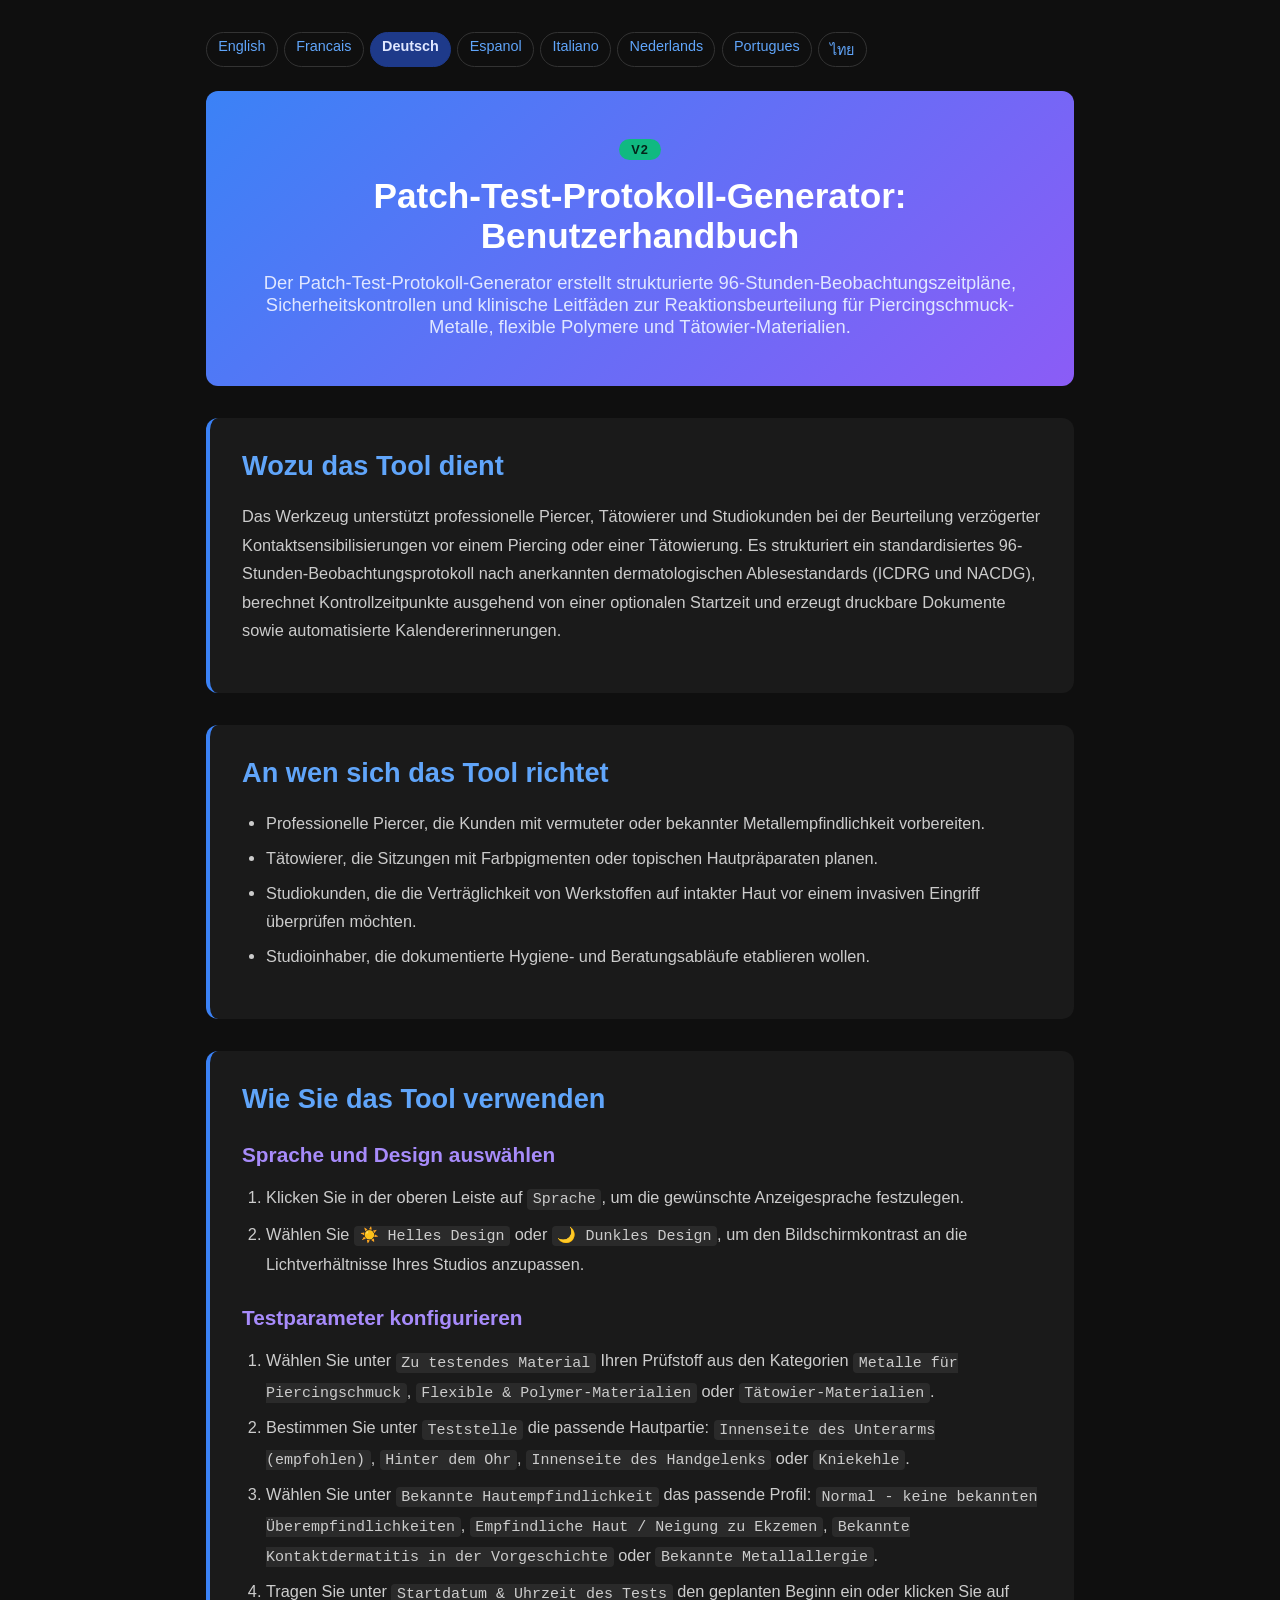
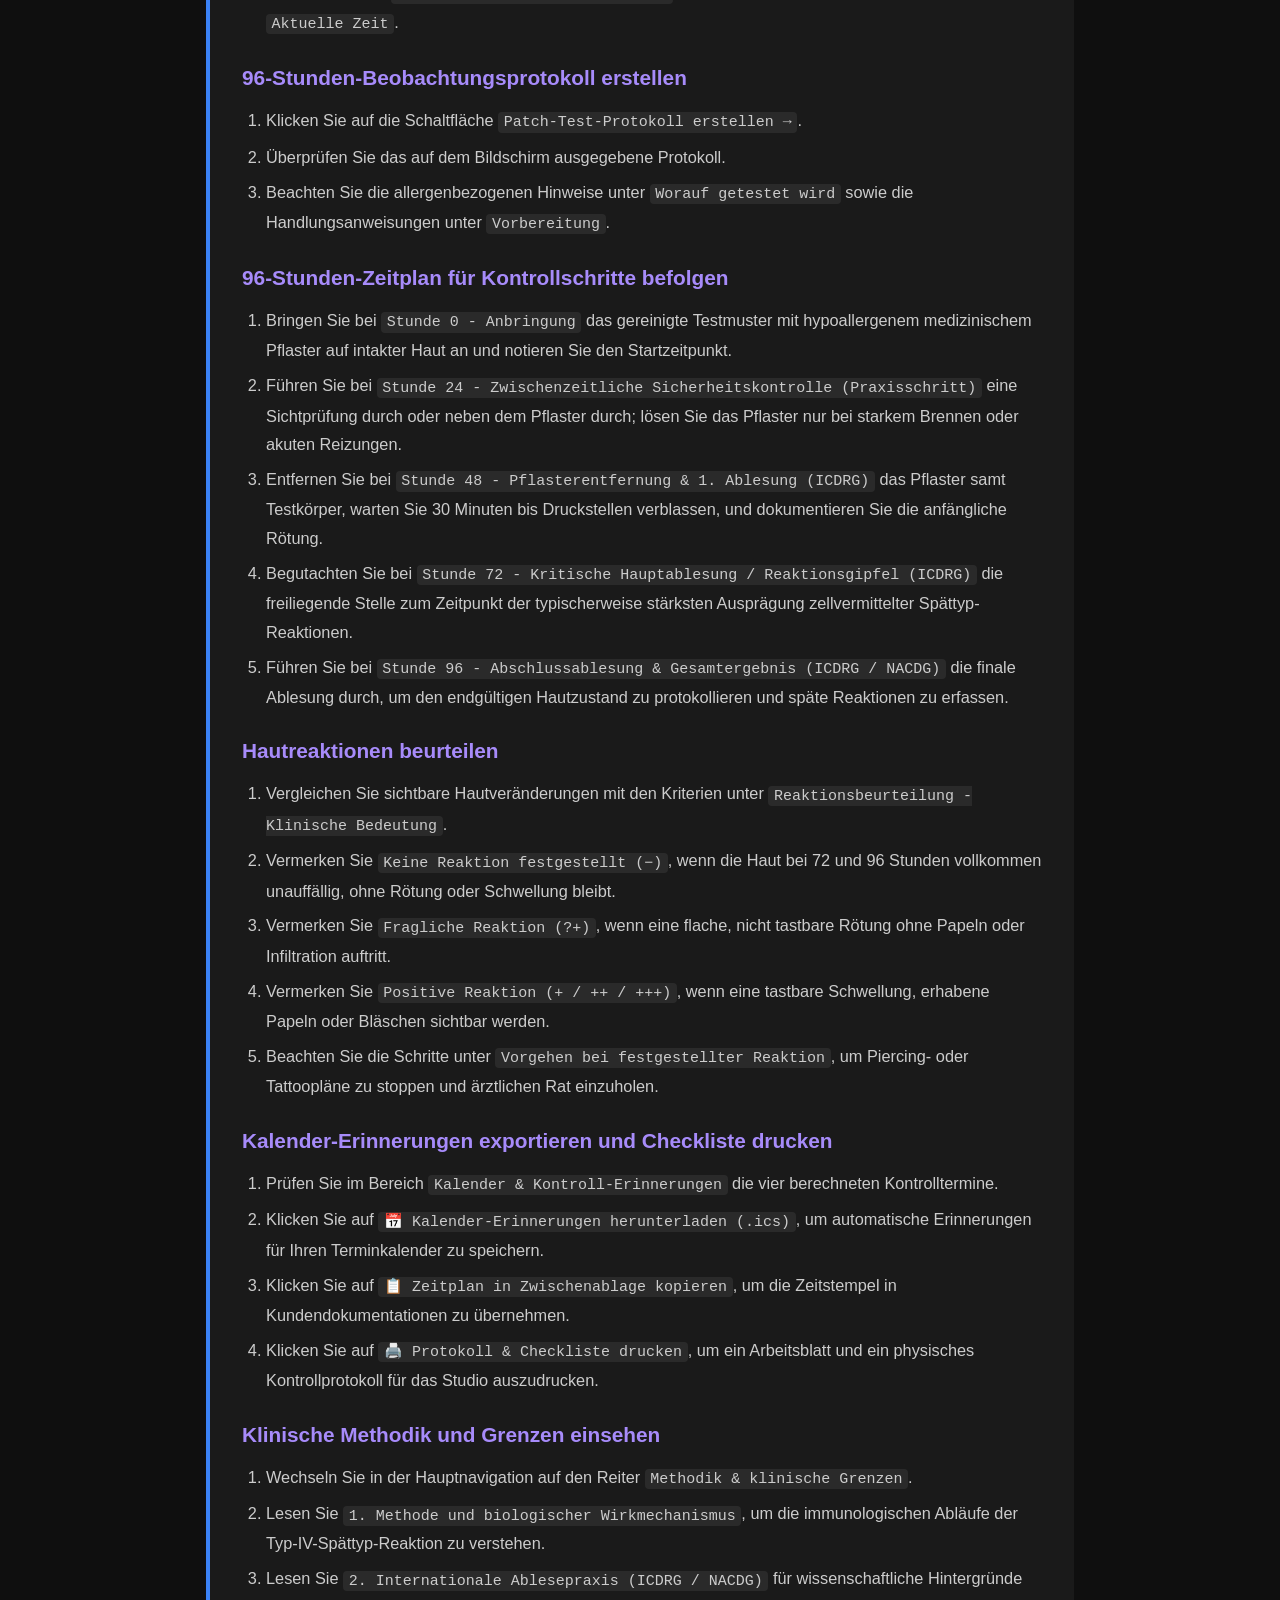
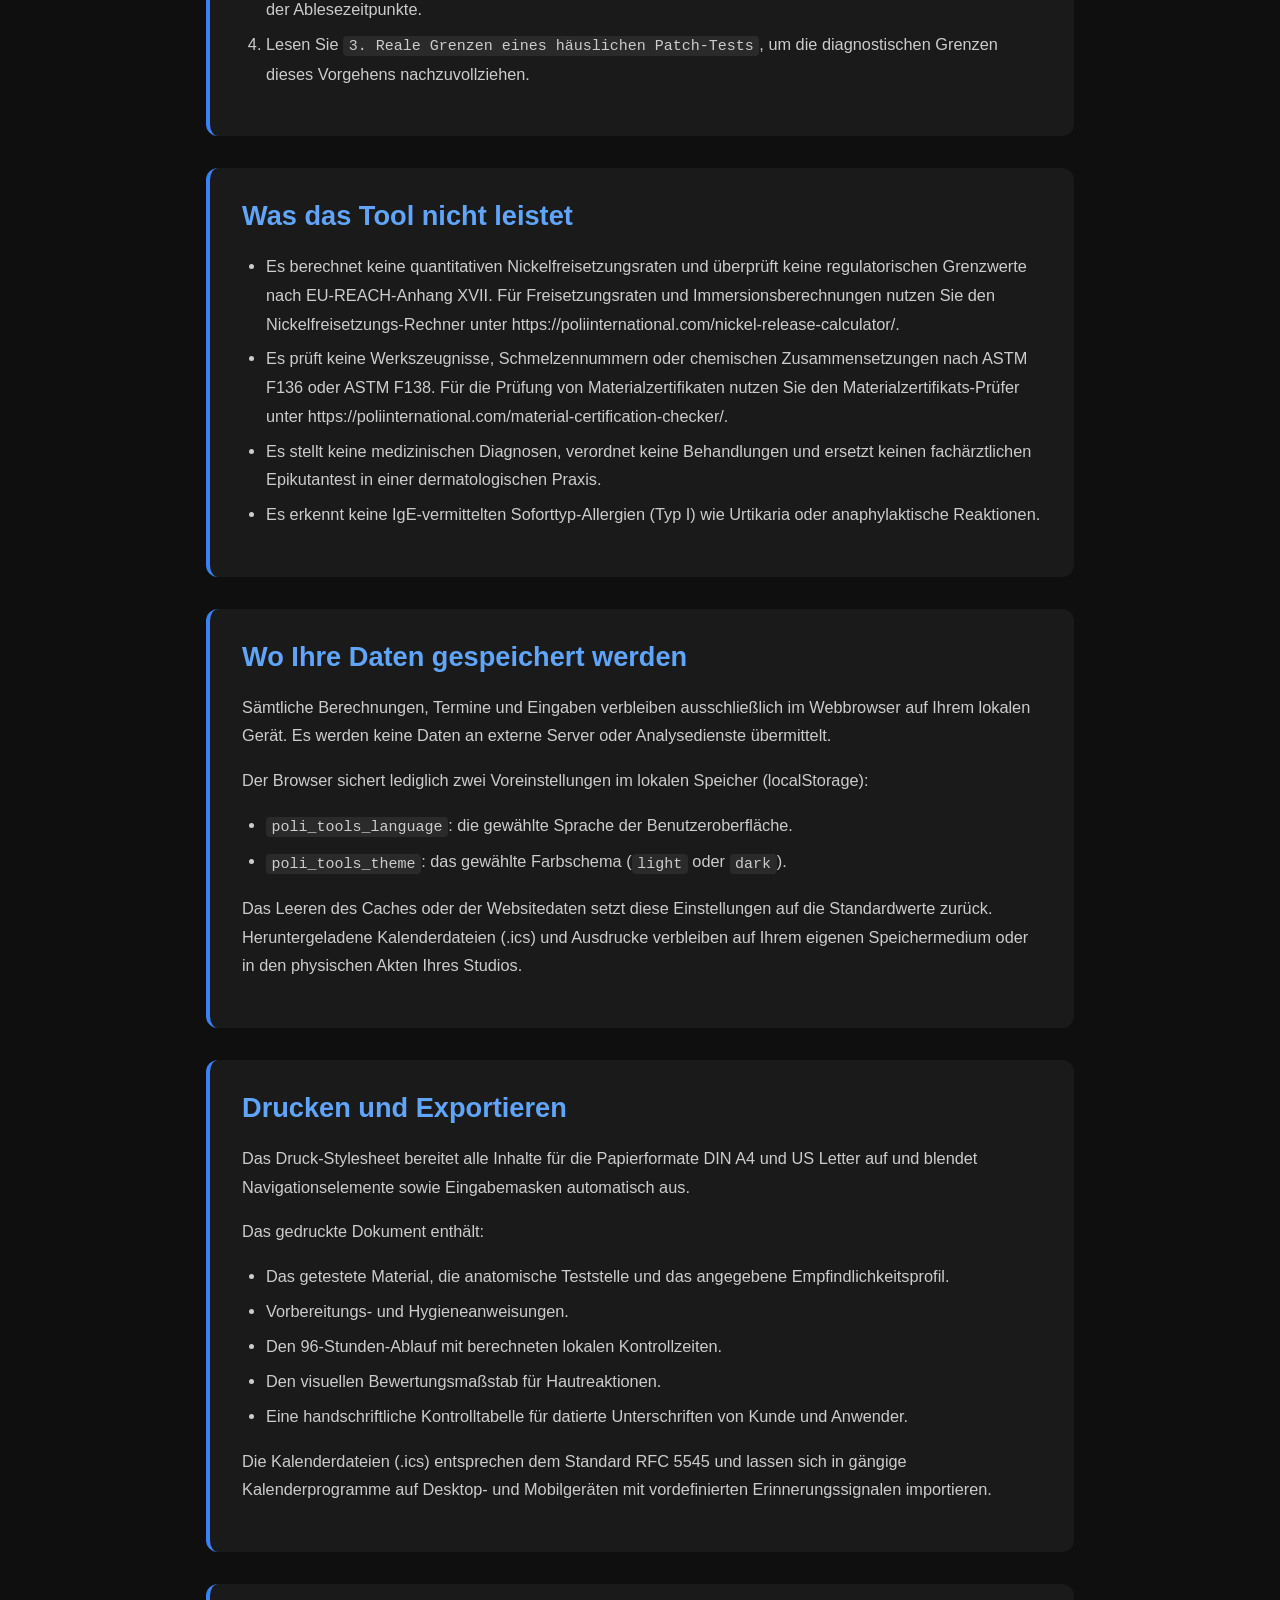
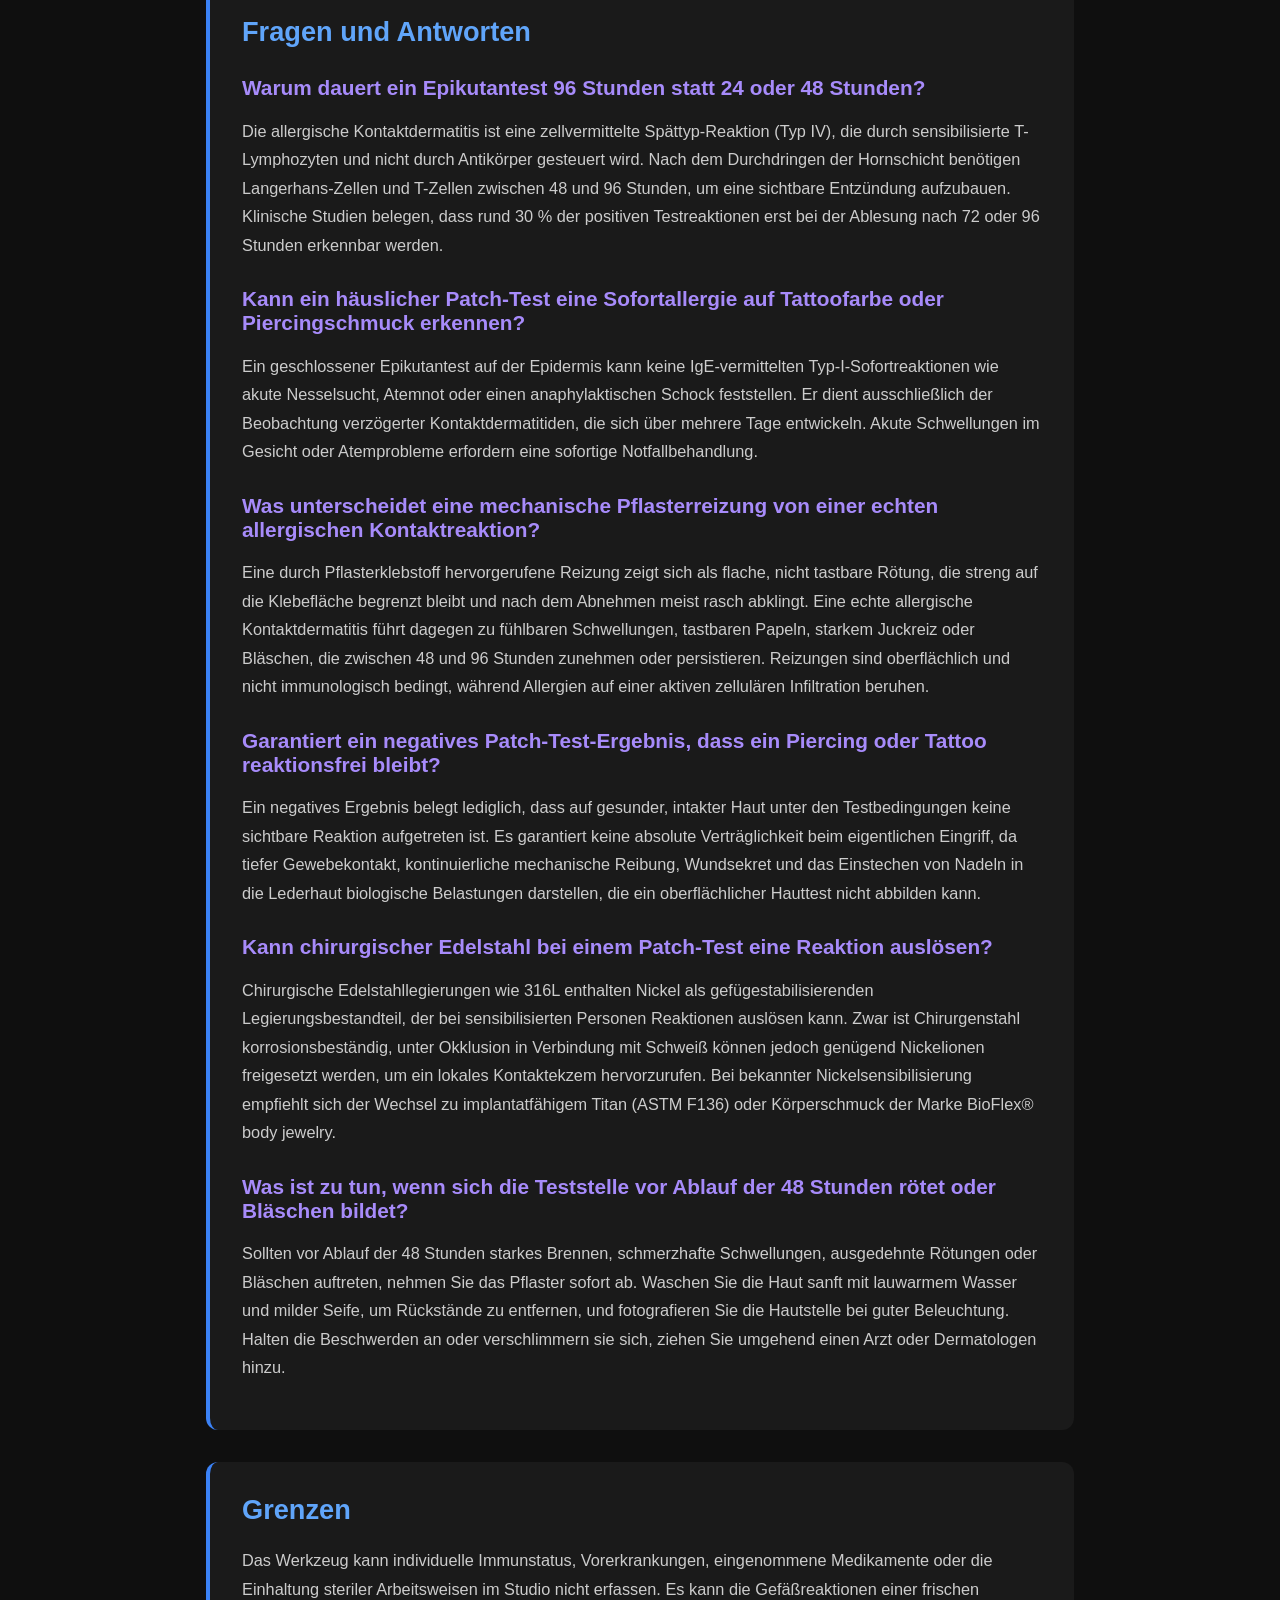
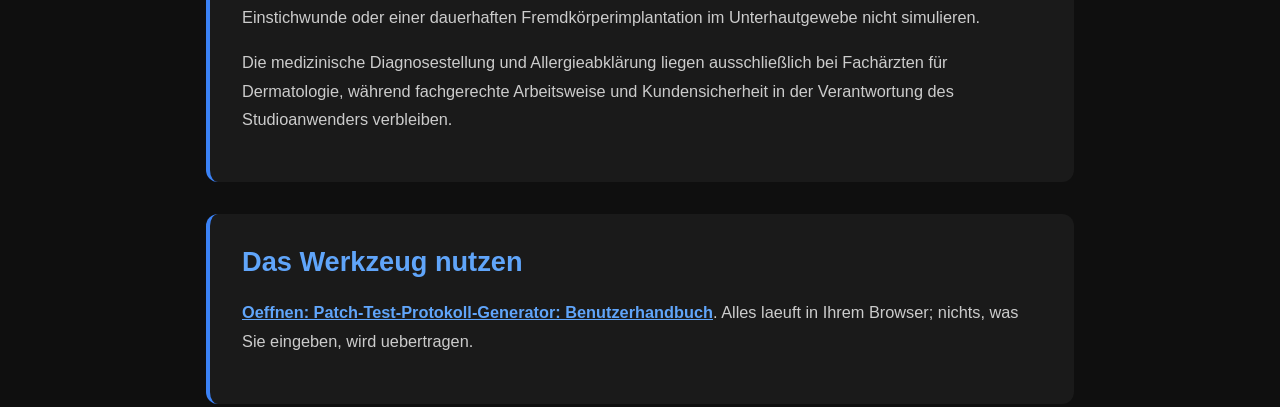
==== documentation-de.html @ dcb74543 "sync documentation-de.html from the live site The website copy of this tool moved on and the repo di" ====
<!DOCTYPE html>
<html lang="de">
<head><meta name="robots" content="noindex,nofollow">
    <meta charset="UTF-8">
    <meta name="viewport" content="width=device-width, initial-scale=1.0">
    <title>Patch-Test-Protokoll-Generator: Benutzerhandbuch Dokumentation | Poli International</title>
    <meta name="description" content="Der Patch-Test-Protokoll-Generator erstellt strukturierte 96-Stunden-Beobachtungszeitpläne, Sicherheitskontrollen und klinische Leitfäden zur Reaktionsbeurteilung für Piercingschmuck-Metalle, flexible Polymere und Tätowier-Materialien.">
    <link rel="canonical" href="https://poliinternational.com/allergy-patch-test/">
    <style>
        body { background: #0f0f0f; color: #fff; font-family: -apple-system, BlinkMacSystemFont, "Segoe UI", Roboto, sans-serif; margin: 0; padding: 0; }
        body.in-iframe .doc-hero h1 { display: none; }
        * { box-sizing: border-box; }
        .entry-content { max-width: 900px; margin: 0 auto; padding: 2rem 1rem; }
        .doc-hero { background: linear-gradient(135deg, #3B82F6, #8B5CF6); padding: 3rem 2rem; text-align: center; border-radius: 0.75rem; margin-bottom: 2rem; }
        .doc-hero h1 { font-size: 2.2rem; margin: 0 0 1rem; font-weight: 700; }
        .doc-hero p { font-size: 1.15rem; color: #E0E7FF; margin: 0; }
        .doc-hero .v2 { display: inline-block; margin-bottom: 1rem; padding: 0.2rem 0.75rem; border-radius: 999px; background: #10B981; color: #04241a; font-weight: 800; font-size: 0.8rem; letter-spacing: 0.08em; }
        .doc-section { margin: 2rem 0; padding: 2rem; background: #1a1a1a; border-radius: 0.75rem; border-left: 4px solid #3B82F6; }
        .doc-section h2 { color: #60A5FA; font-size: 1.7rem; margin: 0 0 1.25rem; font-weight: 600; }
        .doc-section h3 { color: #A78BFA; font-size: 1.3rem; margin: 1.75rem 0 0.75rem; font-weight: 600; }
        .doc-section p, .doc-section li { color: #ccc; line-height: 1.75; font-size: 1.02rem; }
        .doc-section ul, .doc-section ol { padding-left: 1.5rem; }
        .doc-section li { margin: 0.4rem 0; }
        .doc-section code { background: #2a2a2a; padding: 0.1rem 0.35rem; border-radius: 0.25rem; font-size: 0.92em; }
        .doc-section a { color: #60A5FA; font-weight: 600; }
        .highlight-box { background: linear-gradient(135deg, #1E3A8A, #4C1D95); padding: 1.25rem 1.5rem; border-radius: 0.5rem; margin: 1.5rem 0; border-left: 4px solid #10B981; }
        .highlight-box p { color: #E0E7FF; margin: 0; }
        table { width: 100%; border-collapse: collapse; margin: 1.5rem 0; }
        th, td { padding: 0.75rem; text-align: left; border: 1px solid #333; vertical-align: top; }
        th { background: #2a2a2a; color: #60A5FA; }
        td { color: #ccc; }
        .doc-langs { display: flex; flex-wrap: wrap; gap: 0.4rem; margin: 0 0 1.5rem; font-size: 0.9rem; }
        .doc-langs a, .doc-langs span { padding: 0.3rem 0.7rem; border-radius: 999px; border: 1px solid #333; text-decoration: none; }
        .doc-langs a { color: #60A5FA; }
        .doc-langs span { background: #1E3A8A; color: #E0E7FF; border-color: #1E3A8A; font-weight: 700; }
    </style>
</head>
<body>
<script>if (window.self !== window.top) document.body.classList.add('in-iframe');</script>
    <div class="entry-content">
        <nav class="doc-langs" aria-label="Documentation language"><a lang="en" href="documentation.html">English</a><a lang="fr" href="documentation-fr.html">Francais</a><span lang="de">Deutsch</span><a lang="es" href="documentation-es.html">Espanol</a><a lang="it" href="documentation-it.html">Italiano</a><a lang="nl" href="documentation-nl.html">Nederlands</a><a lang="pt" href="documentation-pt.html">Portugues</a><a lang="th" href="documentation-th.html">ไทย</a></nav>
        <div class="doc-hero">
            <span class="v2">V2</span>
            <h1>Patch-Test-Protokoll-Generator: Benutzerhandbuch</h1>
            <p>Der Patch-Test-Protokoll-Generator erstellt strukturierte 96-Stunden-Beobachtungszeitpläne, Sicherheitskontrollen und klinische Leitfäden zur Reaktionsbeurteilung für Piercingschmuck-Metalle, flexible Polymere und Tätowier-Materialien.</p>
        </div>
        <div class="doc-section">
        <h2>Wozu das Tool dient</h2>
        <p>Das Werkzeug unterstützt professionelle Piercer, Tätowierer und Studiokunden bei der Beurteilung verzögerter Kontaktsensibilisierungen vor einem Piercing oder einer Tätowierung. Es strukturiert ein standardisiertes 96-Stunden-Beobachtungsprotokoll nach anerkannten dermatologischen Ablesestandards (ICDRG und NACDG), berechnet Kontrollzeitpunkte ausgehend von einer optionalen Startzeit und erzeugt druckbare Dokumente sowie automatisierte Kalendererinnerungen.</p>
        </div>
        <div class="doc-section">
        <h2>An wen sich das Tool richtet</h2>
        <ul>
        <li>Professionelle Piercer, die Kunden mit vermuteter oder bekannter Metallempfindlichkeit vorbereiten.</li>
        <li>Tätowierer, die Sitzungen mit Farbpigmenten oder topischen Hautpräparaten planen.</li>
        <li>Studiokunden, die die Verträglichkeit von Werkstoffen auf intakter Haut vor einem invasiven Eingriff überprüfen möchten.</li>
        <li>Studioinhaber, die dokumentierte Hygiene- und Beratungsabläufe etablieren wollen.</li>
        </ul>
        </div>
        <div class="doc-section">
        <h2>Wie Sie das Tool verwenden</h2>
        <h3>Sprache und Design auswählen</h3>
        <ol>
        <li>Klicken Sie in der oberen Leiste auf <code>Sprache</code>, um die gewünschte Anzeigesprache festzulegen.</li>
        <li>Wählen Sie <code>☀️ Helles Design</code> oder <code>🌙 Dunkles Design</code>, um den Bildschirmkontrast an die Lichtverhältnisse Ihres Studios anzupassen.</li>
        </ol>
        <h3>Testparameter konfigurieren</h3>
        <ol>
        <li>Wählen Sie unter <code>Zu testendes Material</code> Ihren Prüfstoff aus den Kategorien <code>Metalle für Piercingschmuck</code>, <code>Flexible &amp; Polymer-Materialien</code> oder <code>Tätowier-Materialien</code>.</li>
        <li>Bestimmen Sie unter <code>Teststelle</code> die passende Hautpartie: <code>Innenseite des Unterarms (empfohlen)</code>, <code>Hinter dem Ohr</code>, <code>Innenseite des Handgelenks</code> oder <code>Kniekehle</code>.</li>
        <li>Wählen Sie unter <code>Bekannte Hautempfindlichkeit</code> das passende Profil: <code>Normal - keine bekannten Überempfindlichkeiten</code>, <code>Empfindliche Haut / Neigung zu Ekzemen</code>, <code>Bekannte Kontaktdermatitis in der Vorgeschichte</code> oder <code>Bekannte Metallallergie</code>.</li>
        <li>Tragen Sie unter <code>Startdatum &amp; Uhrzeit des Tests</code> den geplanten Beginn ein oder klicken Sie auf <code>Aktuelle Zeit</code>.</li>
        </ol>
        <h3>96-Stunden-Beobachtungsprotokoll erstellen</h3>
        <ol>
        <li>Klicken Sie auf die Schaltfläche <code>Patch-Test-Protokoll erstellen →</code>.</li>
        <li>Überprüfen Sie das auf dem Bildschirm ausgegebene Protokoll.</li>
        <li>Beachten Sie die allergenbezogenen Hinweise unter <code>Worauf getestet wird</code> sowie die Handlungsanweisungen unter <code>Vorbereitung</code>.</li>
        </ol>
        <h3>96-Stunden-Zeitplan für Kontrollschritte befolgen</h3>
        <ol>
        <li>Bringen Sie bei <code>Stunde 0 - Anbringung</code> das gereinigte Testmuster mit hypoallergenem medizinischem Pflaster auf intakter Haut an und notieren Sie den Startzeitpunkt.</li>
        <li>Führen Sie bei <code>Stunde 24 - Zwischenzeitliche Sicherheitskontrolle (Praxisschritt)</code> eine Sichtprüfung durch oder neben dem Pflaster durch; lösen Sie das Pflaster nur bei starkem Brennen oder akuten Reizungen.</li>
        <li>Entfernen Sie bei <code>Stunde 48 - Pflasterentfernung &amp; 1. Ablesung (ICDRG)</code> das Pflaster samt Testkörper, warten Sie 30 Minuten bis Druckstellen verblassen, und dokumentieren Sie die anfängliche Rötung.</li>
        <li>Begutachten Sie bei <code>Stunde 72 - Kritische Hauptablesung / Reaktionsgipfel (ICDRG)</code> die freiliegende Stelle zum Zeitpunkt der typischerweise stärksten Ausprägung zellvermittelter Spättyp-Reaktionen.</li>
        <li>Führen Sie bei <code>Stunde 96 - Abschlussablesung &amp; Gesamtergebnis (ICDRG / NACDG)</code> die finale Ablesung durch, um den endgültigen Hautzustand zu protokollieren und späte Reaktionen zu erfassen.</li>
        </ol>
        <h3>Hautreaktionen beurteilen</h3>
        <ol>
        <li>Vergleichen Sie sichtbare Hautveränderungen mit den Kriterien unter <code>Reaktionsbeurteilung - Klinische Bedeutung</code>.</li>
        <li>Vermerken Sie <code>Keine Reaktion festgestellt (−)</code>, wenn die Haut bei 72 und 96 Stunden vollkommen unauffällig, ohne Rötung oder Schwellung bleibt.</li>
        <li>Vermerken Sie <code>Fragliche Reaktion (?+)</code>, wenn eine flache, nicht tastbare Rötung ohne Papeln oder Infiltration auftritt.</li>
        <li>Vermerken Sie <code>Positive Reaktion (+ / ++ / +++)</code>, wenn eine tastbare Schwellung, erhabene Papeln oder Bläschen sichtbar werden.</li>
        <li>Beachten Sie die Schritte unter <code>Vorgehen bei festgestellter Reaktion</code>, um Piercing- oder Tattoopläne zu stoppen und ärztlichen Rat einzuholen.</li>
        </ol>
        <h3>Kalender-Erinnerungen exportieren und Checkliste drucken</h3>
        <ol>
        <li>Prüfen Sie im Bereich <code>Kalender &amp; Kontroll-Erinnerungen</code> die vier berechneten Kontrolltermine.</li>
        <li>Klicken Sie auf <code>📅 Kalender-Erinnerungen herunterladen (.ics)</code>, um automatische Erinnerungen für Ihren Terminkalender zu speichern.</li>
        <li>Klicken Sie auf <code>📋 Zeitplan in Zwischenablage kopieren</code>, um die Zeitstempel in Kundendokumentationen zu übernehmen.</li>
        <li>Klicken Sie auf <code>🖨️ Protokoll &amp; Checkliste drucken</code>, um ein Arbeitsblatt und ein physisches Kontrollprotokoll für das Studio auszudrucken.</li>
        </ol>
        <h3>Klinische Methodik und Grenzen einsehen</h3>
        <ol>
        <li>Wechseln Sie in der Hauptnavigation auf den Reiter <code>Methodik &amp; klinische Grenzen</code>.</li>
        <li>Lesen Sie <code>1. Methode und biologischer Wirkmechanismus</code>, um die immunologischen Abläufe der Typ-IV-Spättyp-Reaktion zu verstehen.</li>
        <li>Lesen Sie <code>2. Internationale Ablesepraxis (ICDRG / NACDG)</code> für wissenschaftliche Hintergründe der Ablesezeitpunkte.</li>
        <li>Lesen Sie <code>3. Reale Grenzen eines häuslichen Patch-Tests</code>, um die diagnostischen Grenzen dieses Vorgehens nachzuvollziehen.</li>
        </ol>
        </div>
        <div class="doc-section">
        <h2>Was das Tool nicht leistet</h2>
        <ul>
        <li>Es berechnet keine quantitativen Nickelfreisetzungsraten und überprüft keine regulatorischen Grenzwerte nach EU-REACH-Anhang XVII. Für Freisetzungsraten und Immersionsberechnungen nutzen Sie den Nickelfreisetzungs-Rechner unter https://poliinternational.com/nickel-release-calculator/.</li>
        <li>Es prüft keine Werkszeugnisse, Schmelzennummern oder chemischen Zusammensetzungen nach ASTM F136 oder ASTM F138. Für die Prüfung von Materialzertifikaten nutzen Sie den Materialzertifikats-Prüfer unter https://poliinternational.com/material-certification-checker/.</li>
        <li>Es stellt keine medizinischen Diagnosen, verordnet keine Behandlungen und ersetzt keinen fachärztlichen Epikutantest in einer dermatologischen Praxis.</li>
        <li>Es erkennt keine IgE-vermittelten Soforttyp-Allergien (Typ I) wie Urtikaria oder anaphylaktische Reaktionen.</li>
        </ul>
        </div>
        <div class="doc-section">
        <h2>Wo Ihre Daten gespeichert werden</h2>
        <p>Sämtliche Berechnungen, Termine und Eingaben verbleiben ausschließlich im Webbrowser auf Ihrem lokalen Gerät. Es werden keine Daten an externe Server oder Analysedienste übermittelt.</p>
        <p>Der Browser sichert lediglich zwei Voreinstellungen im lokalen Speicher (localStorage):</p>
        <ul>
        <li><code>poli_tools_language</code>: die gewählte Sprache der Benutzeroberfläche.</li>
        <li><code>poli_tools_theme</code>: das gewählte Farbschema (<code>light</code> oder <code>dark</code>).</li>
        </ul>
        <p>Das Leeren des Caches oder der Websitedaten setzt diese Einstellungen auf die Standardwerte zurück. Heruntergeladene Kalenderdateien (.ics) und Ausdrucke verbleiben auf Ihrem eigenen Speichermedium oder in den physischen Akten Ihres Studios.</p>
        </div>
        <div class="doc-section">
        <h2>Drucken und Exportieren</h2>
        <p>Das Druck-Stylesheet bereitet alle Inhalte für die Papierformate DIN A4 und US Letter auf und blendet Navigationselemente sowie Eingabemasken automatisch aus.</p>
        <p>Das gedruckte Dokument enthält:</p>
        <ul>
        <li>Das getestete Material, die anatomische Teststelle und das angegebene Empfindlichkeitsprofil.</li>
        <li>Vorbereitungs- und Hygieneanweisungen.</li>
        <li>Den 96-Stunden-Ablauf mit berechneten lokalen Kontrollzeiten.</li>
        <li>Den visuellen Bewertungsmaßstab für Hautreaktionen.</li>
        <li>Eine handschriftliche Kontrolltabelle für datierte Unterschriften von Kunde und Anwender.</li>
        </ul>
        <p>Die Kalenderdateien (.ics) entsprechen dem Standard RFC 5545 und lassen sich in gängige Kalenderprogramme auf Desktop- und Mobilgeräten mit vordefinierten Erinnerungssignalen importieren.</p>
        </div>
        <div class="doc-section">
        <h2>Fragen und Antworten</h2>
        <h3>Warum dauert ein Epikutantest 96 Stunden statt 24 oder 48 Stunden?</h3>
        <p>Die allergische Kontaktdermatitis ist eine zellvermittelte Spättyp-Reaktion (Typ IV), die durch sensibilisierte T-Lymphozyten und nicht durch Antikörper gesteuert wird. Nach dem Durchdringen der Hornschicht benötigen Langerhans-Zellen und T-Zellen zwischen 48 und 96 Stunden, um eine sichtbare Entzündung aufzubauen. Klinische Studien belegen, dass rund 30 % der positiven Testreaktionen erst bei der Ablesung nach 72 oder 96 Stunden erkennbar werden.</p>
        <h3>Kann ein häuslicher Patch-Test eine Sofortallergie auf Tattoofarbe oder Piercingschmuck erkennen?</h3>
        <p>Ein geschlossener Epikutantest auf der Epidermis kann keine IgE-vermittelten Typ-I-Sofortreaktionen wie akute Nesselsucht, Atemnot oder einen anaphylaktischen Schock feststellen. Er dient ausschließlich der Beobachtung verzögerter Kontaktdermatitiden, die sich über mehrere Tage entwickeln. Akute Schwellungen im Gesicht oder Atemprobleme erfordern eine sofortige Notfallbehandlung.</p>
        <h3>Was unterscheidet eine mechanische Pflasterreizung von einer echten allergischen Kontaktreaktion?</h3>
        <p>Eine durch Pflasterklebstoff hervorgerufene Reizung zeigt sich als flache, nicht tastbare Rötung, die streng auf die Klebefläche begrenzt bleibt und nach dem Abnehmen meist rasch abklingt. Eine echte allergische Kontaktdermatitis führt dagegen zu fühlbaren Schwellungen, tastbaren Papeln, starkem Juckreiz oder Bläschen, die zwischen 48 und 96 Stunden zunehmen oder persistieren. Reizungen sind oberflächlich und nicht immunologisch bedingt, während Allergien auf einer aktiven zellulären Infiltration beruhen.</p>
        <h3>Garantiert ein negatives Patch-Test-Ergebnis, dass ein Piercing oder Tattoo reaktionsfrei bleibt?</h3>
        <p>Ein negatives Ergebnis belegt lediglich, dass auf gesunder, intakter Haut unter den Testbedingungen keine sichtbare Reaktion aufgetreten ist. Es garantiert keine absolute Verträglichkeit beim eigentlichen Eingriff, da tiefer Gewebekontakt, kontinuierliche mechanische Reibung, Wundsekret und das Einstechen von Nadeln in die Lederhaut biologische Belastungen darstellen, die ein oberflächlicher Hauttest nicht abbilden kann.</p>
        <h3>Kann chirurgischer Edelstahl bei einem Patch-Test eine Reaktion auslösen?</h3>
        <p>Chirurgische Edelstahllegierungen wie 316L enthalten Nickel als gefügestabilisierenden Legierungsbestandteil, der bei sensibilisierten Personen Reaktionen auslösen kann. Zwar ist Chirurgenstahl korrosionsbeständig, unter Okklusion in Verbindung mit Schweiß können jedoch genügend Nickelionen freigesetzt werden, um ein lokales Kontaktekzem hervorzurufen. Bei bekannter Nickelsensibilisierung empfiehlt sich der Wechsel zu implantatfähigem Titan (ASTM F136) oder Körperschmuck der Marke BioFlex® body jewelry.</p>
        <h3>Was ist zu tun, wenn sich die Teststelle vor Ablauf der 48 Stunden rötet oder Bläschen bildet?</h3>
        <p>Sollten vor Ablauf der 48 Stunden starkes Brennen, schmerzhafte Schwellungen, ausgedehnte Rötungen oder Bläschen auftreten, nehmen Sie das Pflaster sofort ab. Waschen Sie die Haut sanft mit lauwarmem Wasser und milder Seife, um Rückstände zu entfernen, und fotografieren Sie die Hautstelle bei guter Beleuchtung. Halten die Beschwerden an oder verschlimmern sie sich, ziehen Sie umgehend einen Arzt oder Dermatologen hinzu.</p>
        </div>
        <div class="doc-section">
        <h2>Grenzen</h2>
        <p>Das Werkzeug kann individuelle Immunstatus, Vorerkrankungen, eingenommene Medikamente oder die Einhaltung steriler Arbeitsweisen im Studio nicht erfassen. Es kann die Gefäßreaktionen einer frischen Einstichwunde oder einer dauerhaften Fremdkörperimplantation im Unterhautgewebe nicht simulieren.</p>
        <p>Die medizinische Diagnosestellung und Allergieabklärung liegen ausschließlich bei Fachärzten für Dermatologie, während fachgerechte Arbeitsweise und Kundensicherheit in der Verantwortung des Studioanwenders verbleiben.</p>
        </div>
        <div class="doc-section">
            <h2>Das Werkzeug nutzen</h2>
            <p><a href="https://poliinternational.com/allergy-patch-test/" target="_top">Oeffnen: Patch-Test-Protokoll-Generator: Benutzerhandbuch</a>. Alles laeuft in Ihrem Browser; nichts, was Sie eingeben, wird uebertragen.</p>
        </div>
    </div>
</body>
</html>
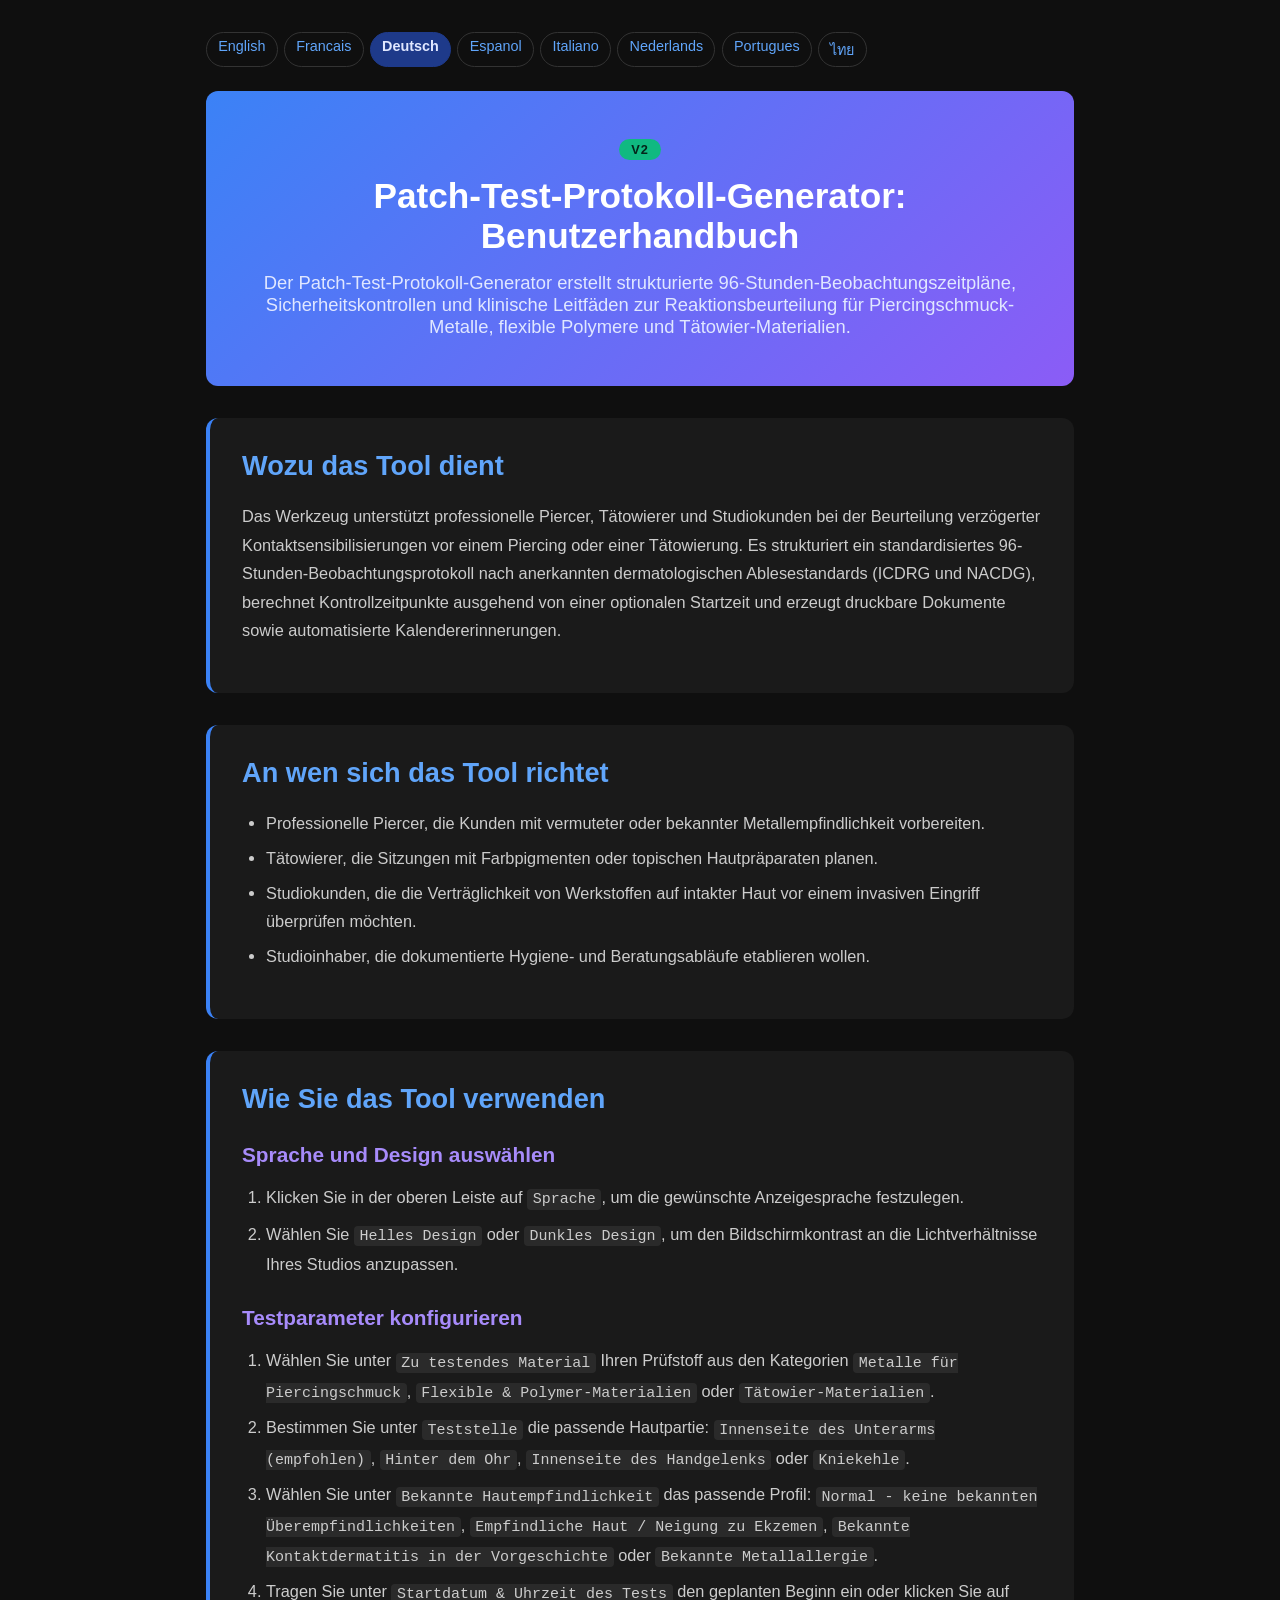
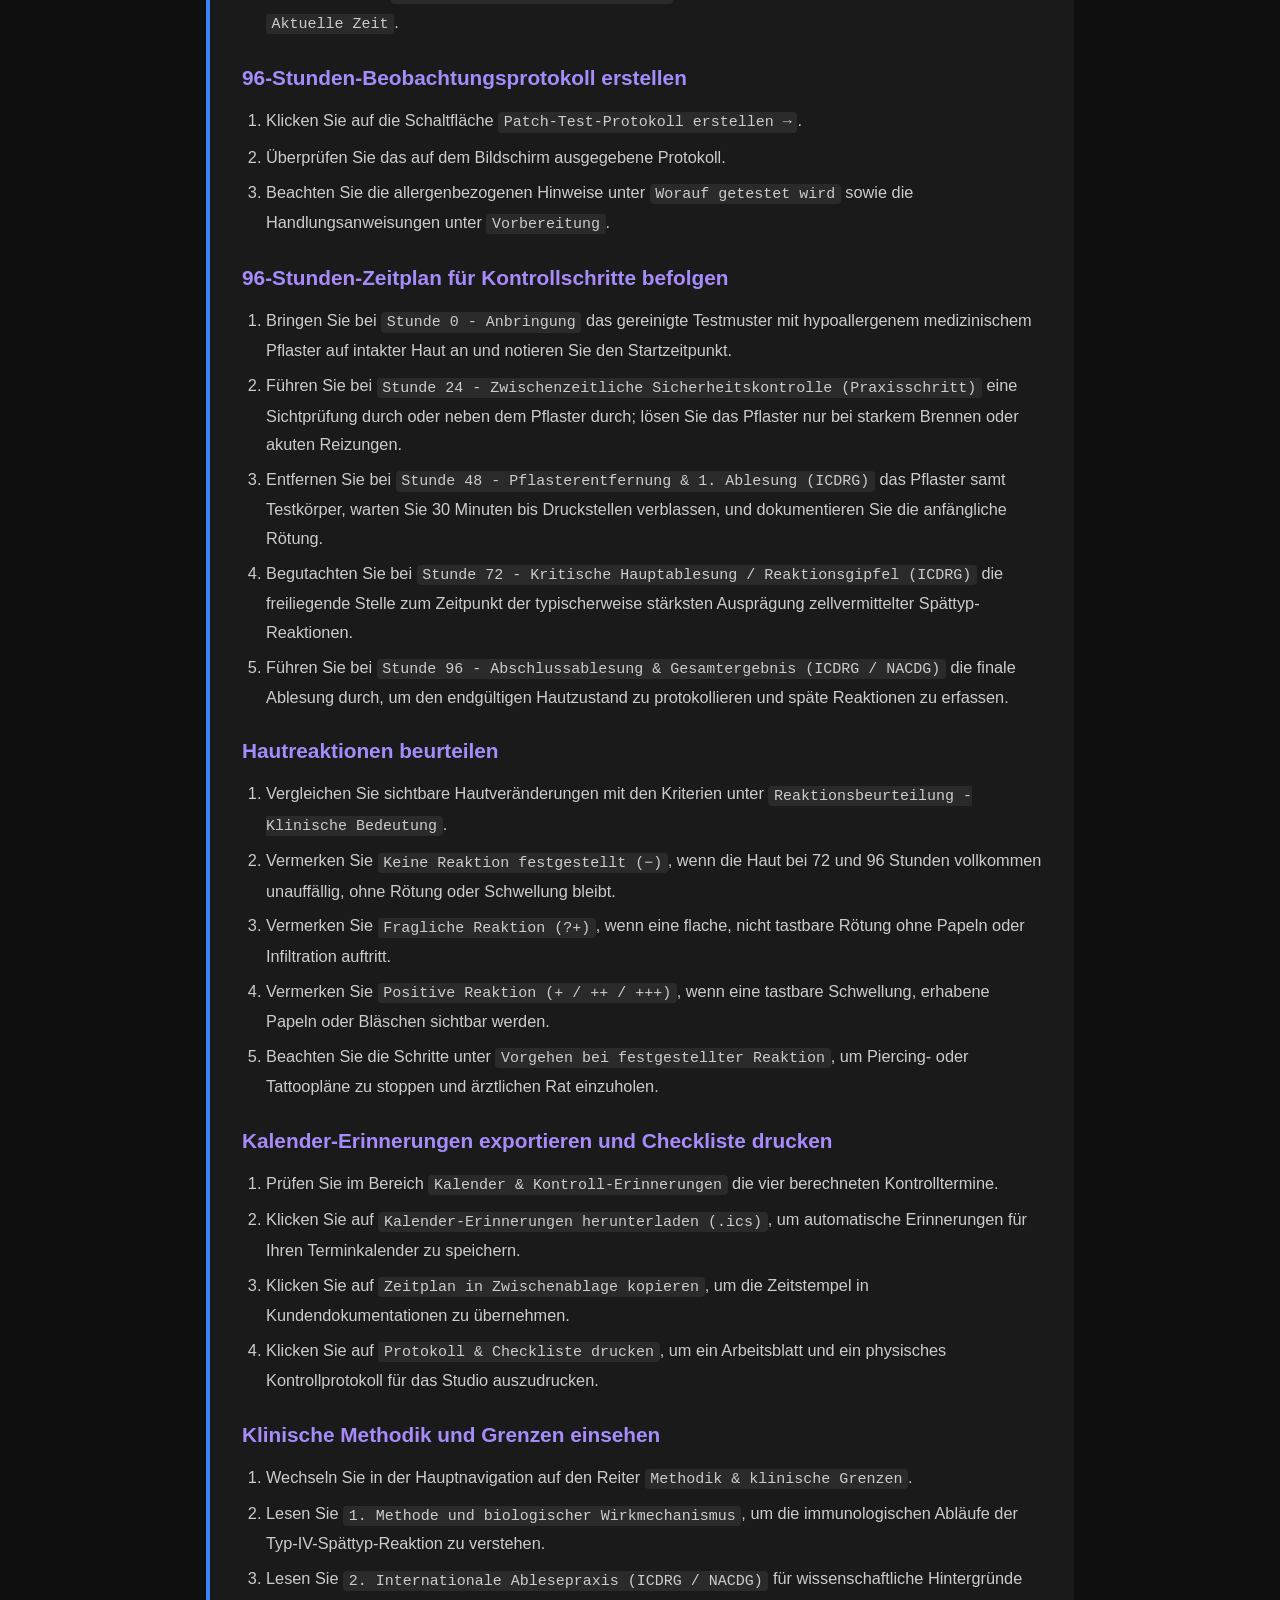
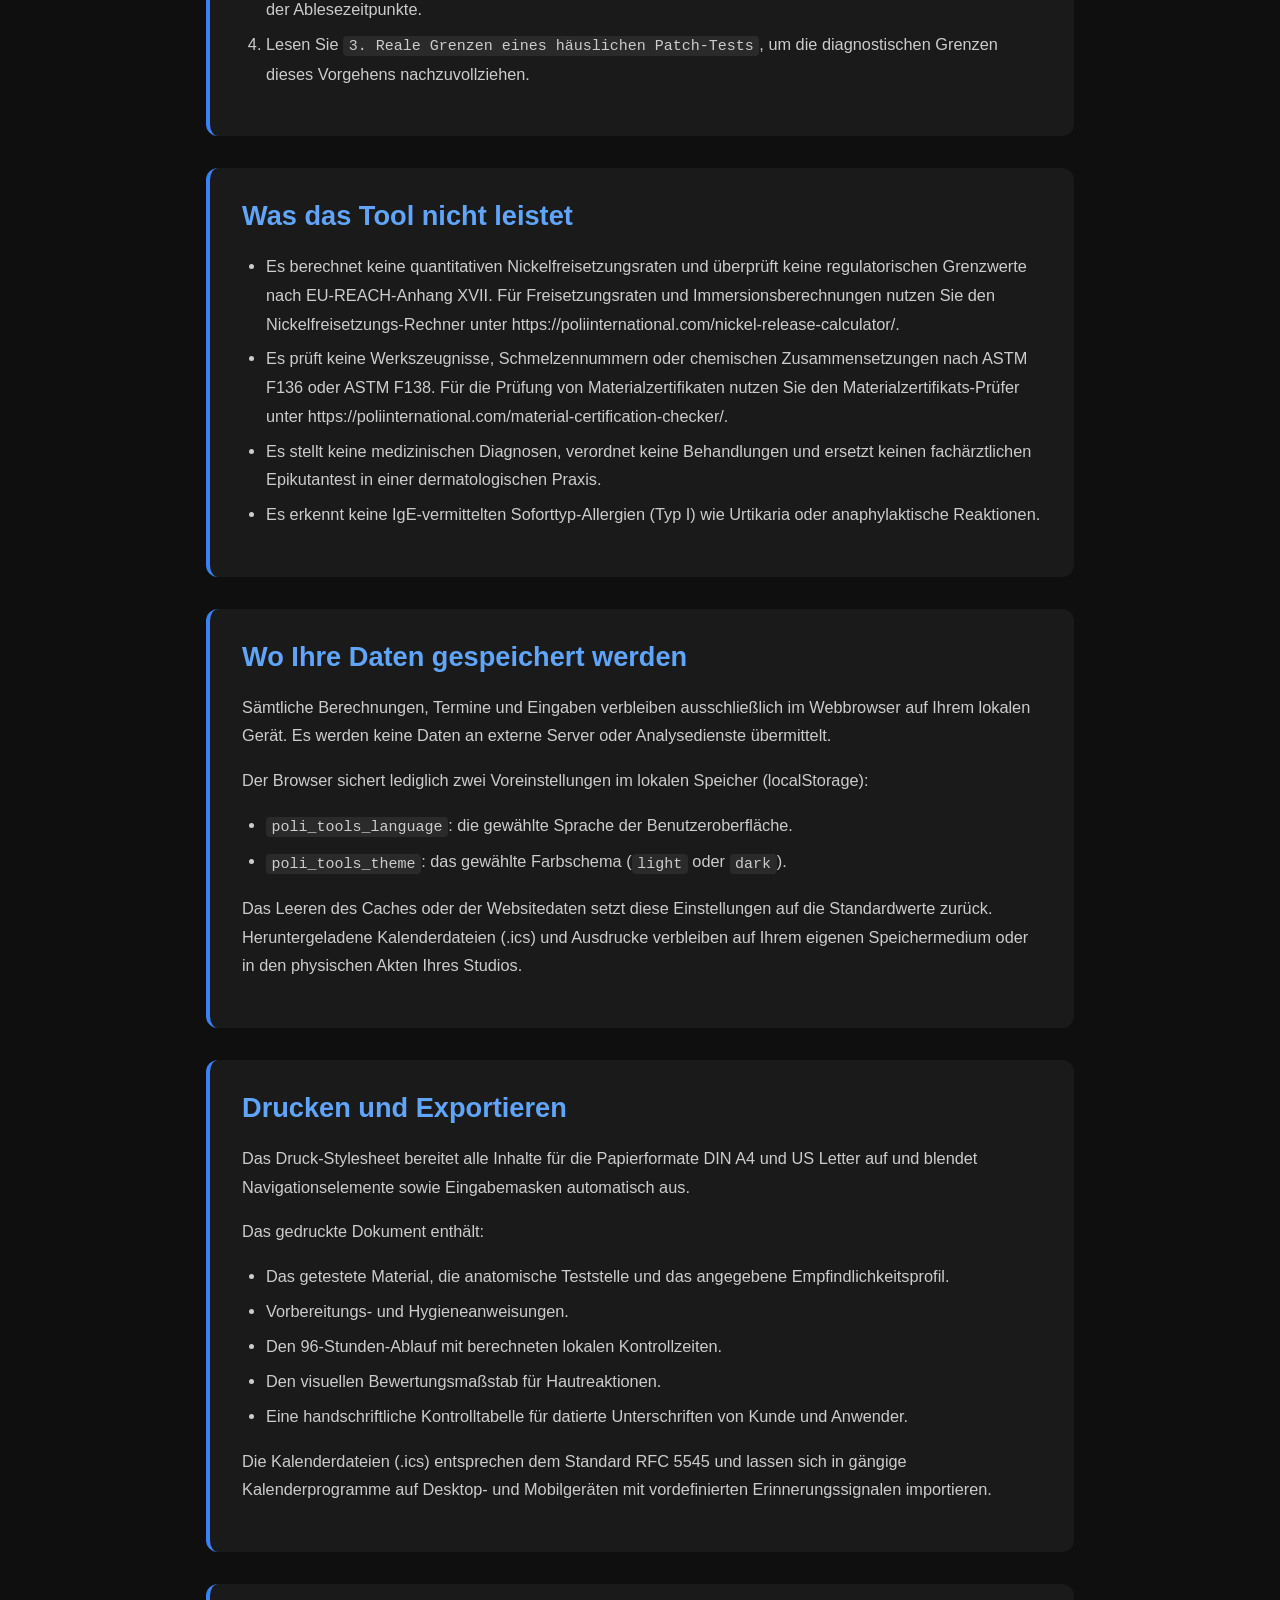
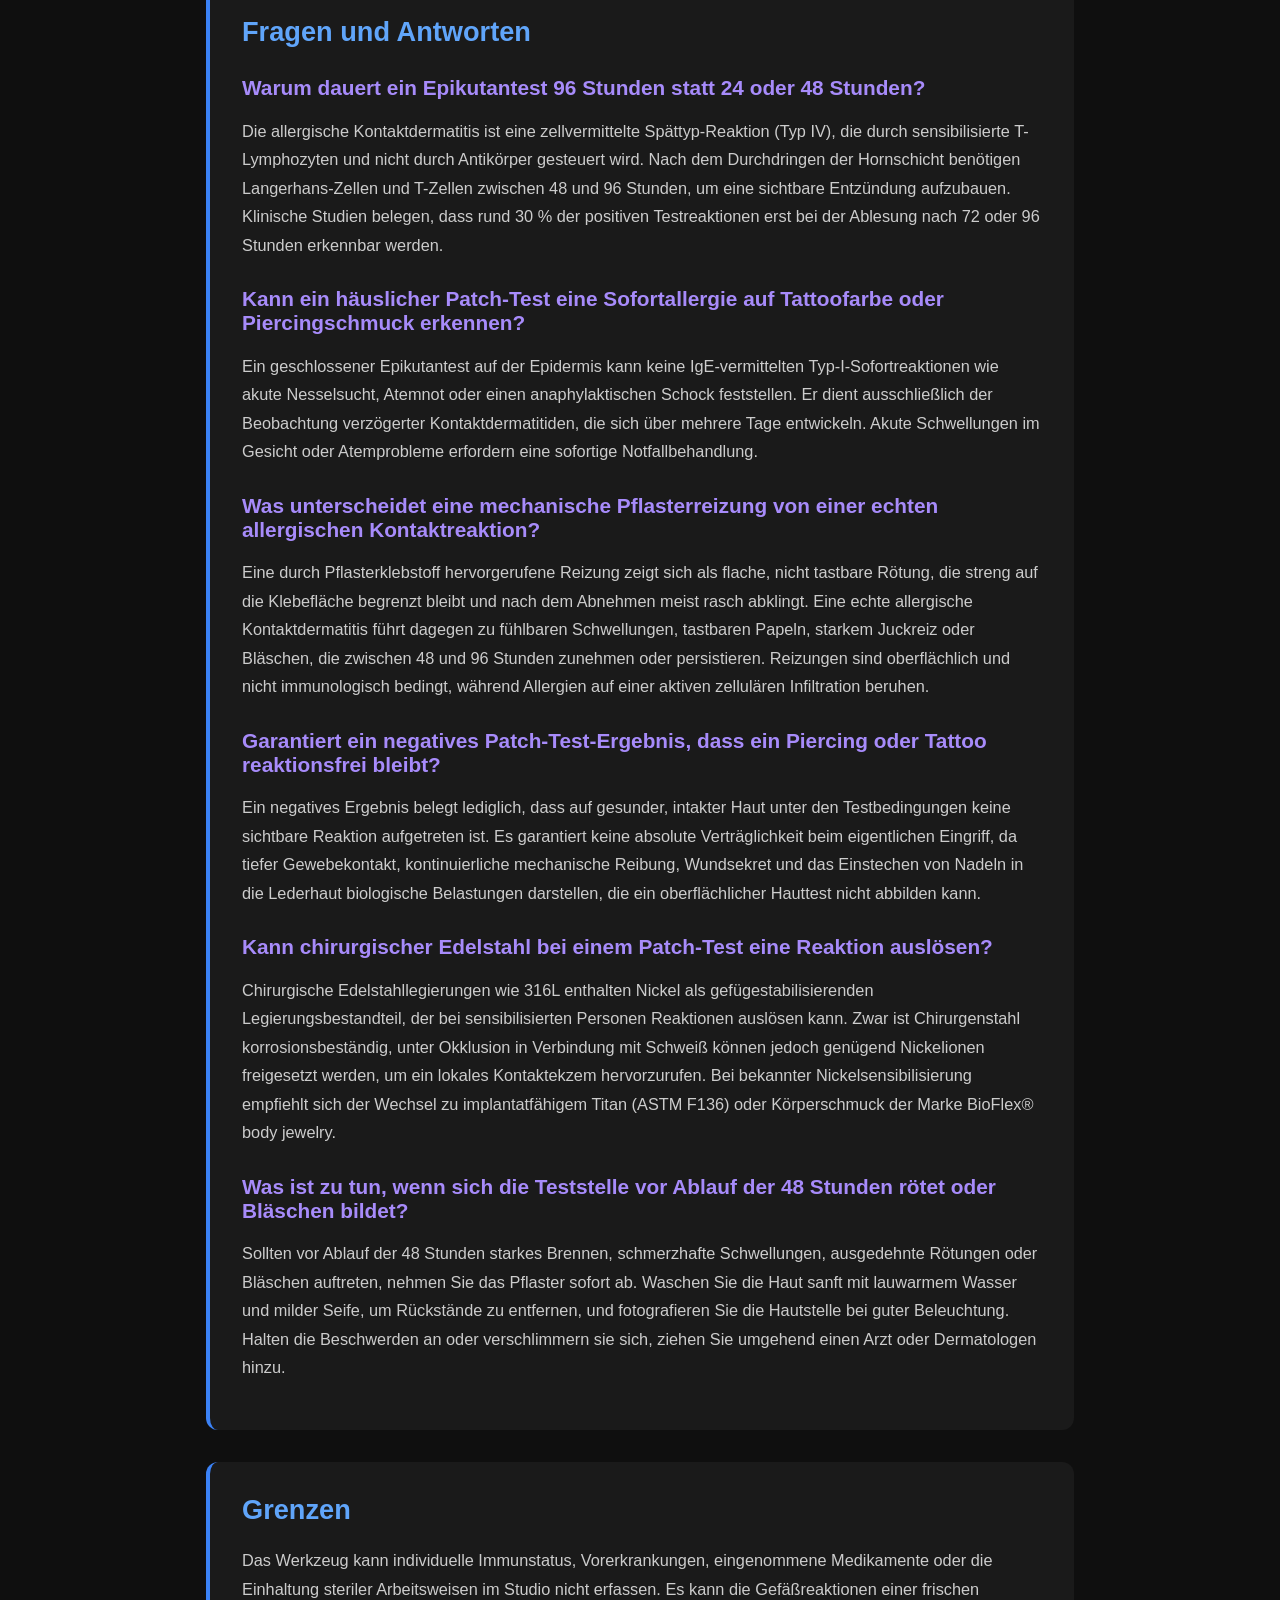
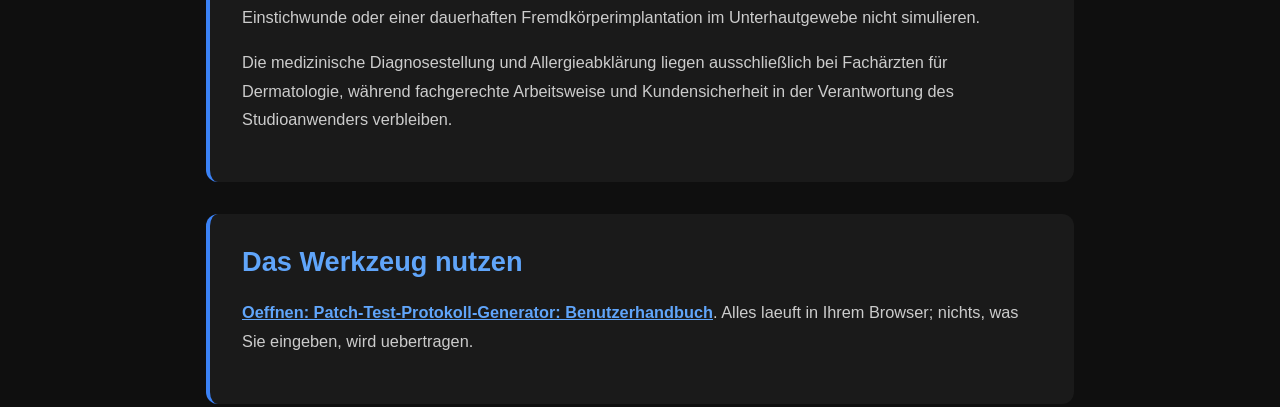
==== commit cca703f8: "sync documentation-de.html from the live site The website copy of this tool moved on and the repo di" ====
--- a/documentation-de.html
+++ b/documentation-de.html
@@ -62,7 +62,7 @@
         <h3>Sprache und Design auswählen</h3>
         <ol>
         <li>Klicken Sie in der oberen Leiste auf <code>Sprache</code>, um die gewünschte Anzeigesprache festzulegen.</li>
-        <li>Wählen Sie <code>☀️ Helles Design</code> oder <code>🌙 Dunkles Design</code>, um den Bildschirmkontrast an die Lichtverhältnisse Ihres Studios anzupassen.</li>
+        <li>Wählen Sie <code>Helles Design</code> oder <code>Dunkles Design</code>, um den Bildschirmkontrast an die Lichtverhältnisse Ihres Studios anzupassen.</li>
         </ol>
         <h3>Testparameter konfigurieren</h3>
         <ol>
@@ -96,9 +96,9 @@
         <h3>Kalender-Erinnerungen exportieren und Checkliste drucken</h3>
         <ol>
         <li>Prüfen Sie im Bereich <code>Kalender &amp; Kontroll-Erinnerungen</code> die vier berechneten Kontrolltermine.</li>
-        <li>Klicken Sie auf <code>📅 Kalender-Erinnerungen herunterladen (.ics)</code>, um automatische Erinnerungen für Ihren Terminkalender zu speichern.</li>
-        <li>Klicken Sie auf <code>📋 Zeitplan in Zwischenablage kopieren</code>, um die Zeitstempel in Kundendokumentationen zu übernehmen.</li>
-        <li>Klicken Sie auf <code>🖨️ Protokoll &amp; Checkliste drucken</code>, um ein Arbeitsblatt und ein physisches Kontrollprotokoll für das Studio auszudrucken.</li>
+        <li>Klicken Sie auf <code>Kalender-Erinnerungen herunterladen (.ics)</code>, um automatische Erinnerungen für Ihren Terminkalender zu speichern.</li>
+        <li>Klicken Sie auf <code>Zeitplan in Zwischenablage kopieren</code>, um die Zeitstempel in Kundendokumentationen zu übernehmen.</li>
+        <li>Klicken Sie auf <code>Protokoll &amp; Checkliste drucken</code>, um ein Arbeitsblatt und ein physisches Kontrollprotokoll für das Studio auszudrucken.</li>
         </ol>
         <h3>Klinische Methodik und Grenzen einsehen</h3>
         <ol>
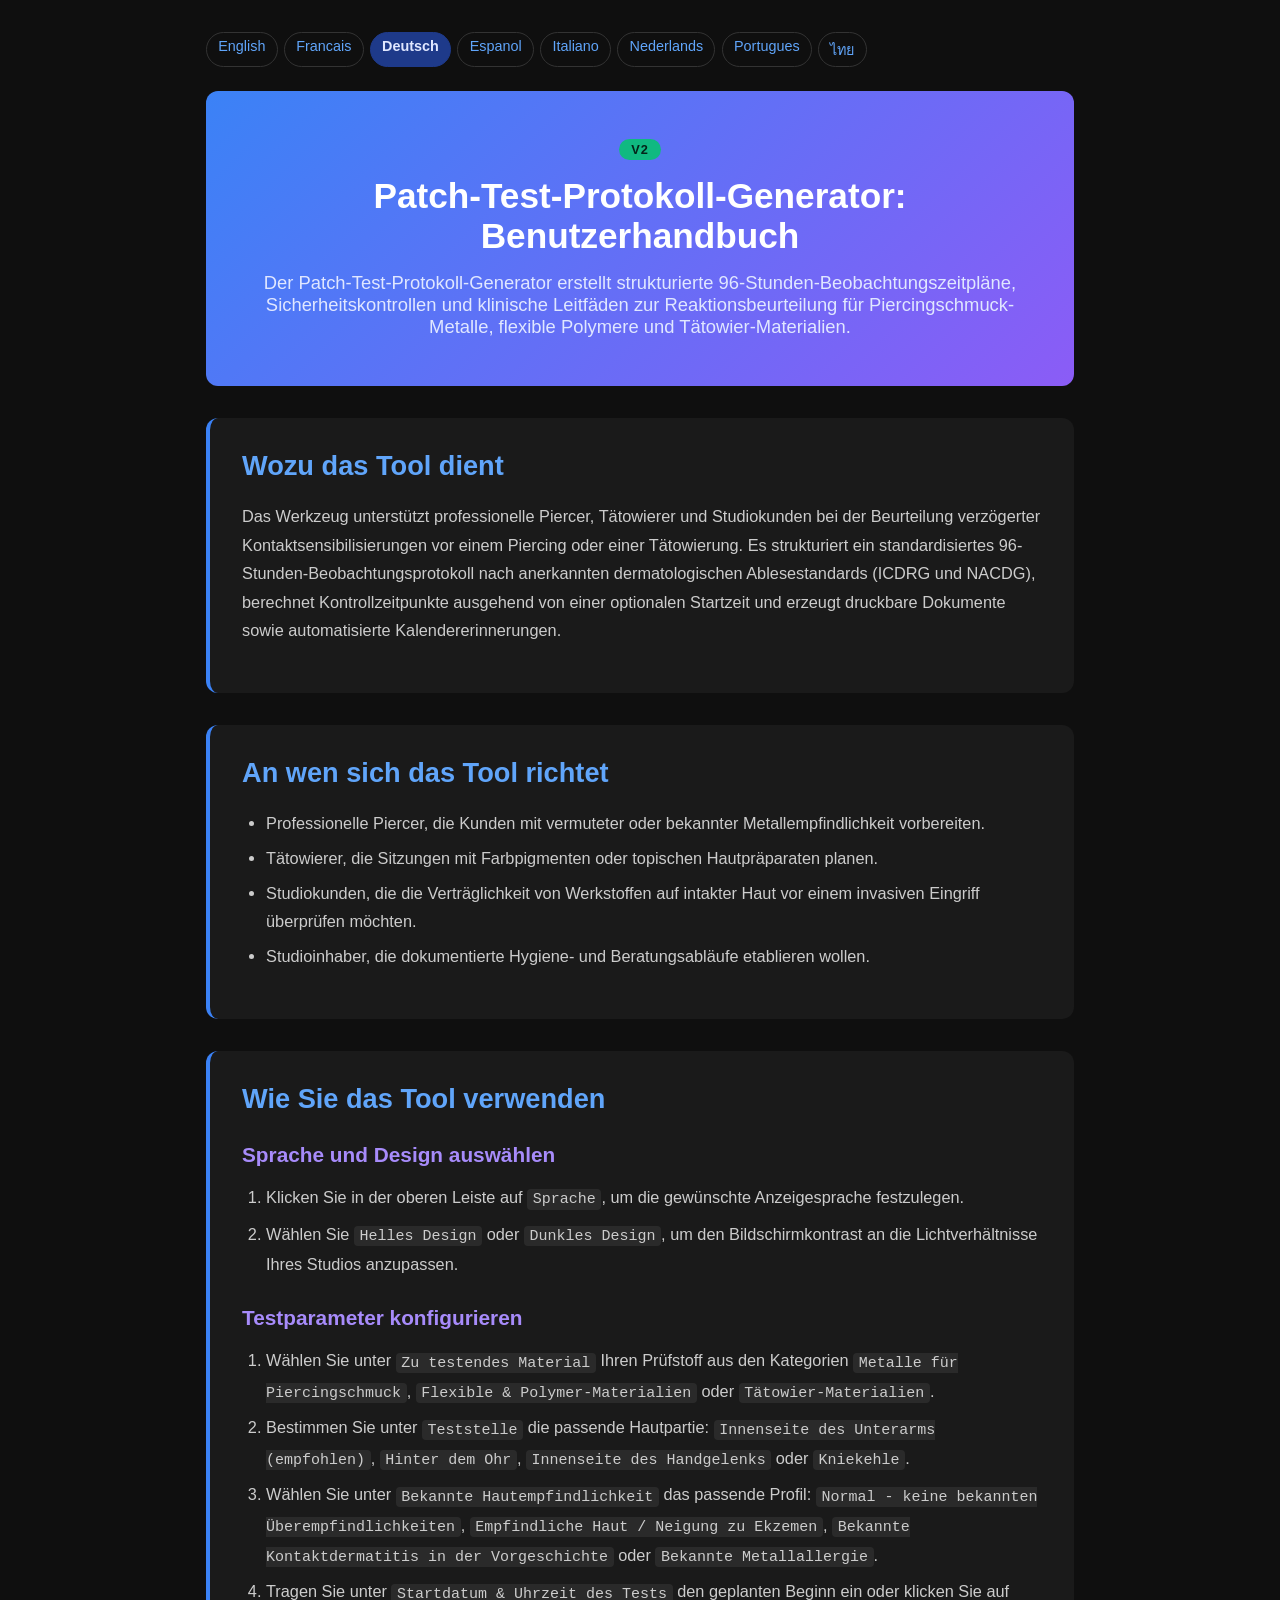
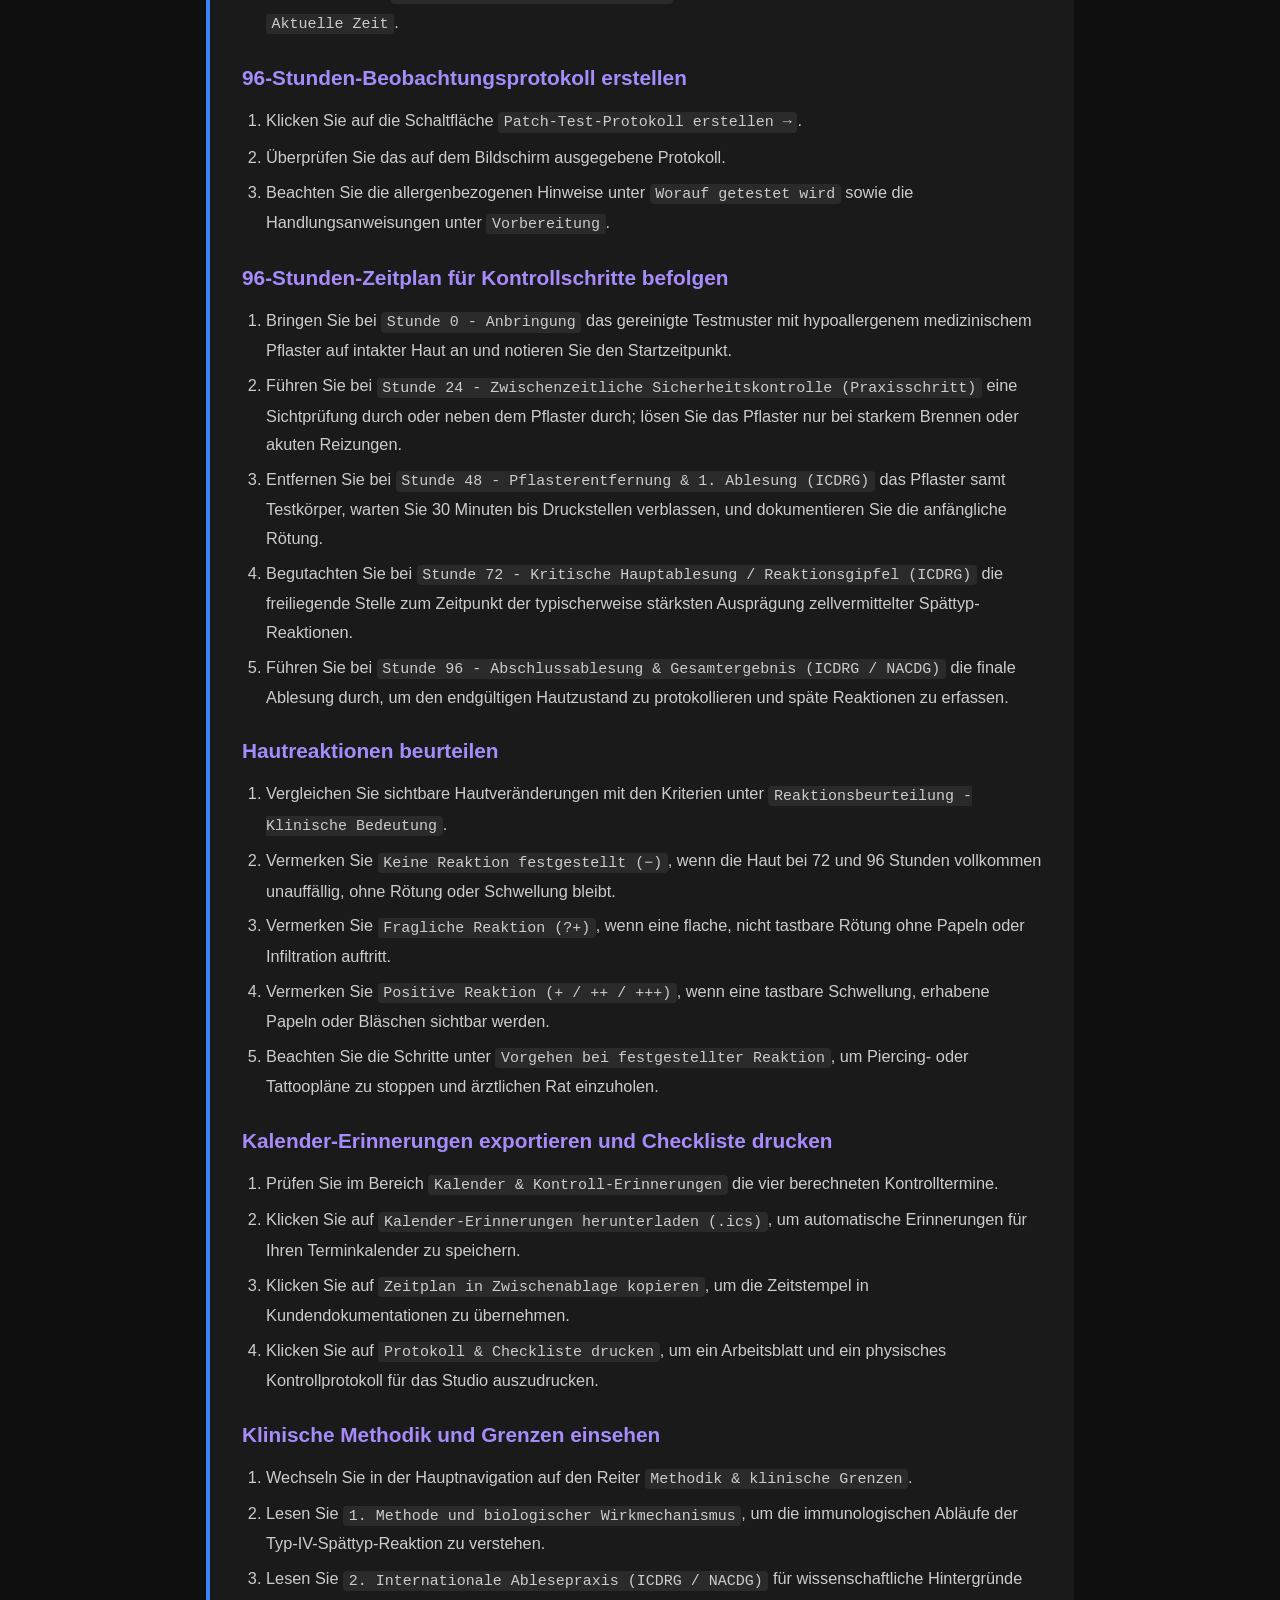
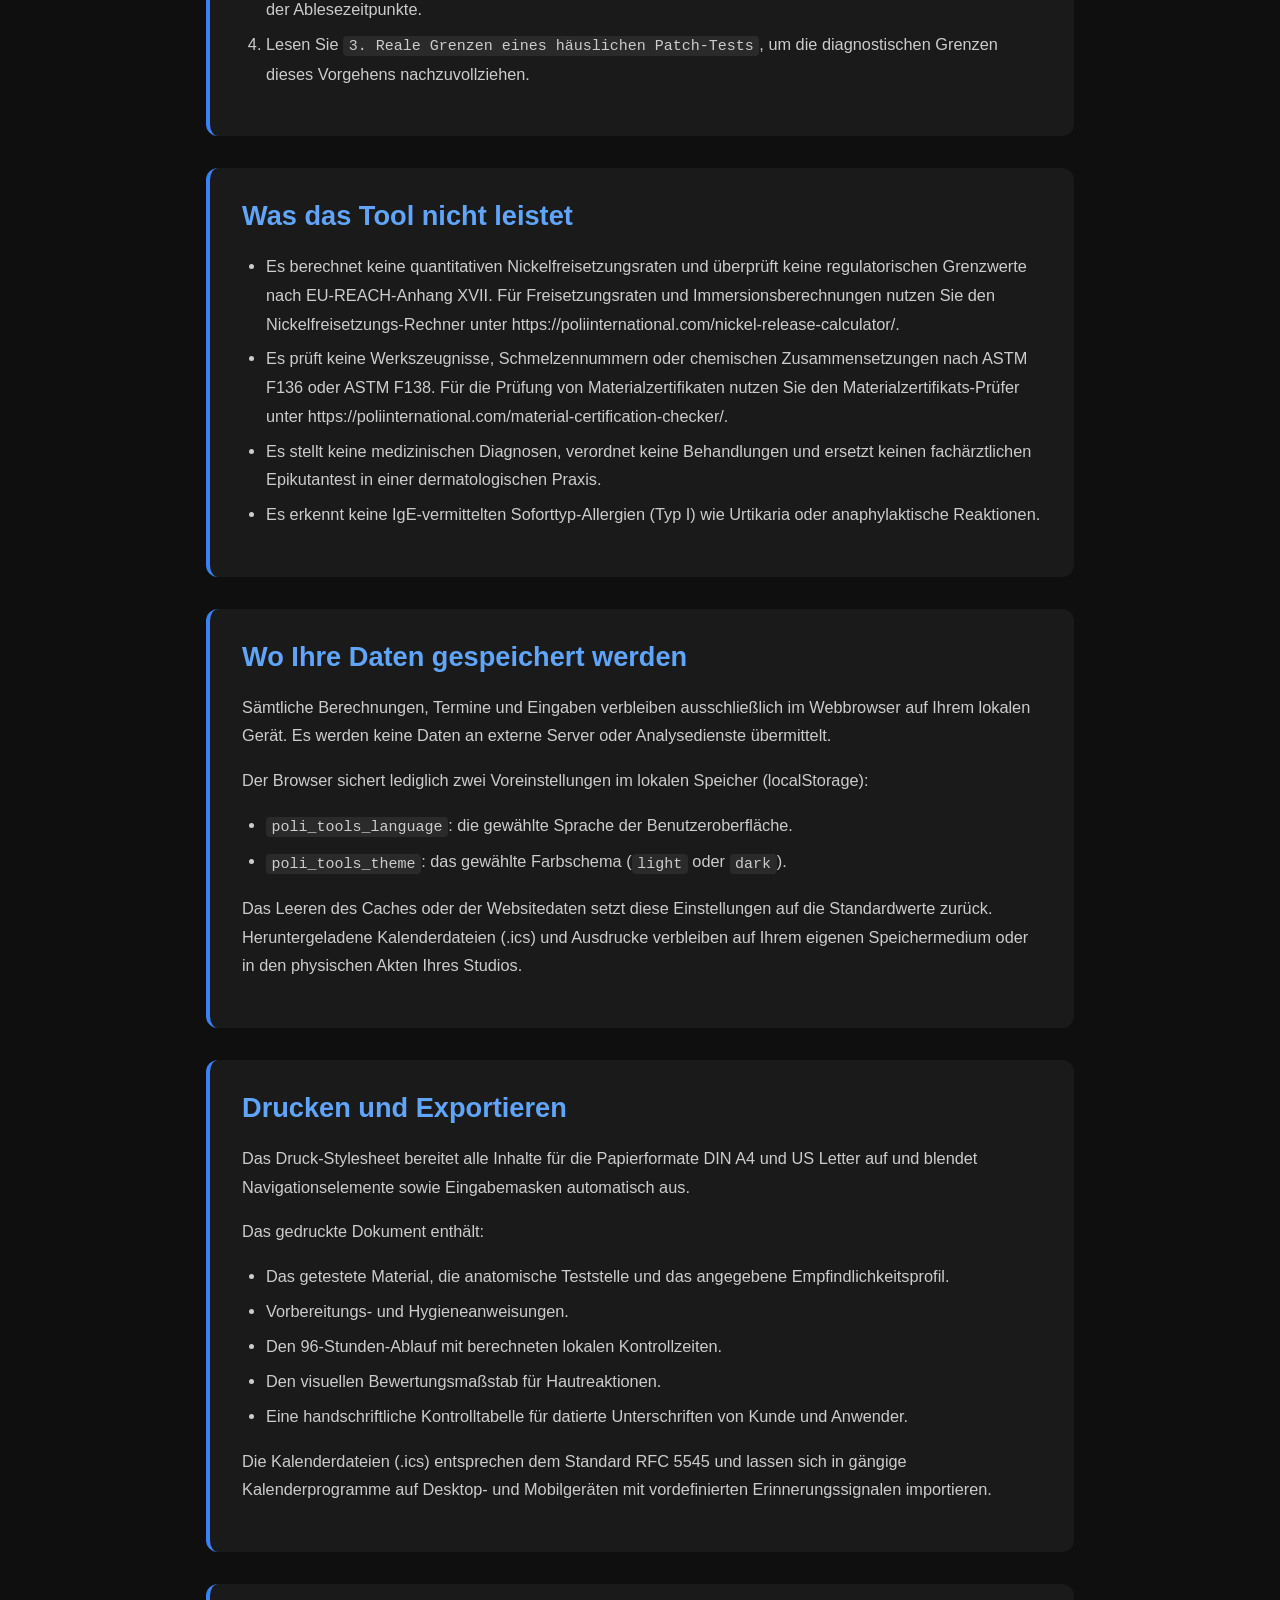
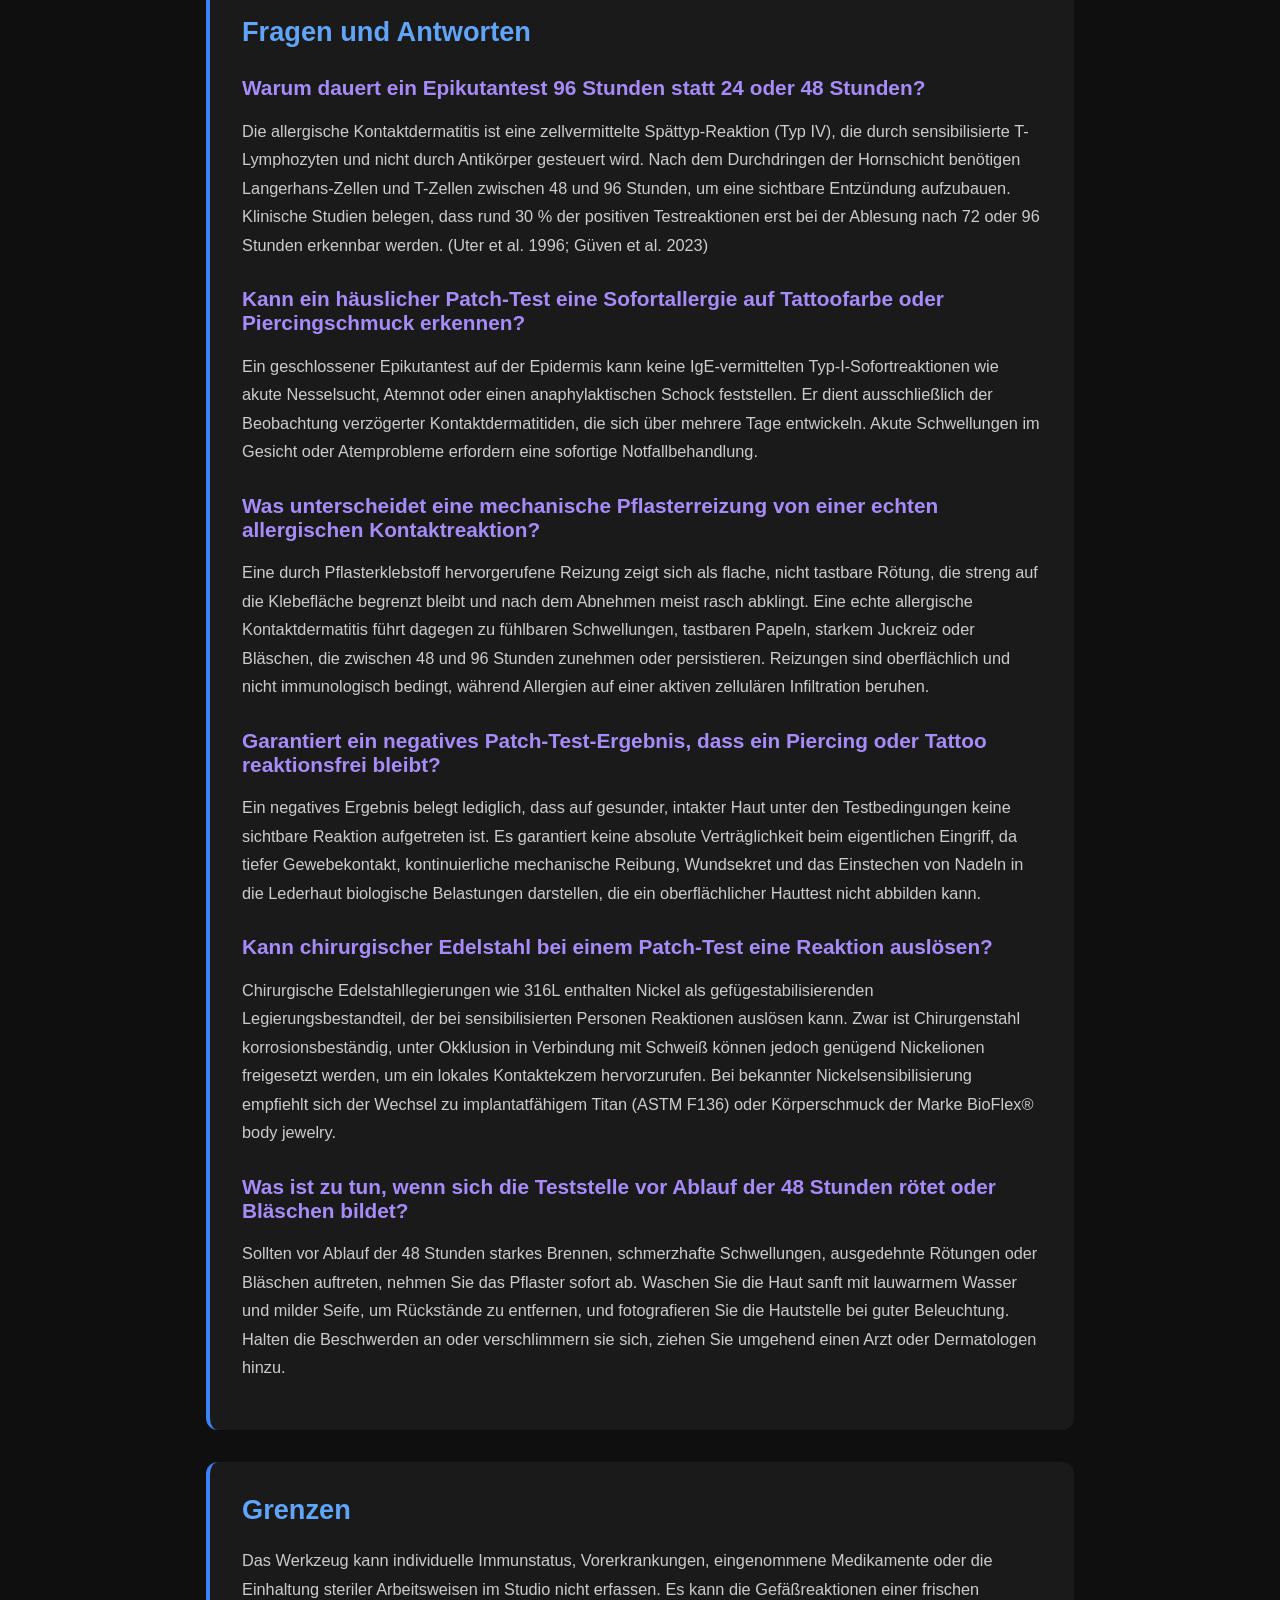
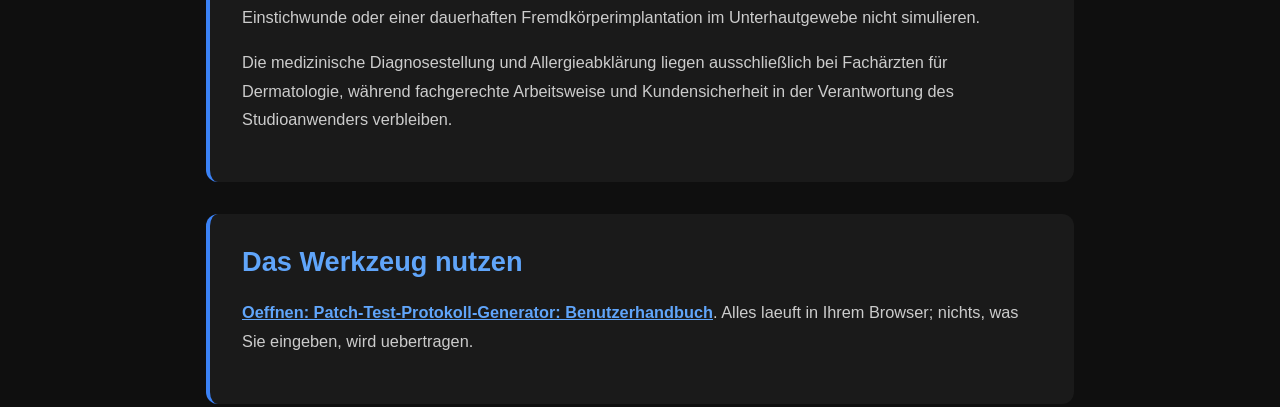
==== commit dc12ef1a: "sync documentation-de.html from the live site The website copy of this tool moved on and the repo di" ====
--- a/documentation-de.html
+++ b/documentation-de.html
@@ -143,7 +143,7 @@
         <div class="doc-section">
         <h2>Fragen und Antworten</h2>
         <h3>Warum dauert ein Epikutantest 96 Stunden statt 24 oder 48 Stunden?</h3>
-        <p>Die allergische Kontaktdermatitis ist eine zellvermittelte Spättyp-Reaktion (Typ IV), die durch sensibilisierte T-Lymphozyten und nicht durch Antikörper gesteuert wird. Nach dem Durchdringen der Hornschicht benötigen Langerhans-Zellen und T-Zellen zwischen 48 und 96 Stunden, um eine sichtbare Entzündung aufzubauen. Klinische Studien belegen, dass rund 30 % der positiven Testreaktionen erst bei der Ablesung nach 72 oder 96 Stunden erkennbar werden.</p>
+        <p>Die allergische Kontaktdermatitis ist eine zellvermittelte Spättyp-Reaktion (Typ IV), die durch sensibilisierte T-Lymphozyten und nicht durch Antikörper gesteuert wird. Nach dem Durchdringen der Hornschicht benötigen Langerhans-Zellen und T-Zellen zwischen 48 und 96 Stunden, um eine sichtbare Entzündung aufzubauen. Klinische Studien belegen, dass rund 30 % der positiven Testreaktionen erst bei der Ablesung nach 72 oder 96 Stunden erkennbar werden. (Uter et al. 1996; Güven et al. 2023)</p>
         <h3>Kann ein häuslicher Patch-Test eine Sofortallergie auf Tattoofarbe oder Piercingschmuck erkennen?</h3>
         <p>Ein geschlossener Epikutantest auf der Epidermis kann keine IgE-vermittelten Typ-I-Sofortreaktionen wie akute Nesselsucht, Atemnot oder einen anaphylaktischen Schock feststellen. Er dient ausschließlich der Beobachtung verzögerter Kontaktdermatitiden, die sich über mehrere Tage entwickeln. Akute Schwellungen im Gesicht oder Atemprobleme erfordern eine sofortige Notfallbehandlung.</p>
         <h3>Was unterscheidet eine mechanische Pflasterreizung von einer echten allergischen Kontaktreaktion?</h3>
